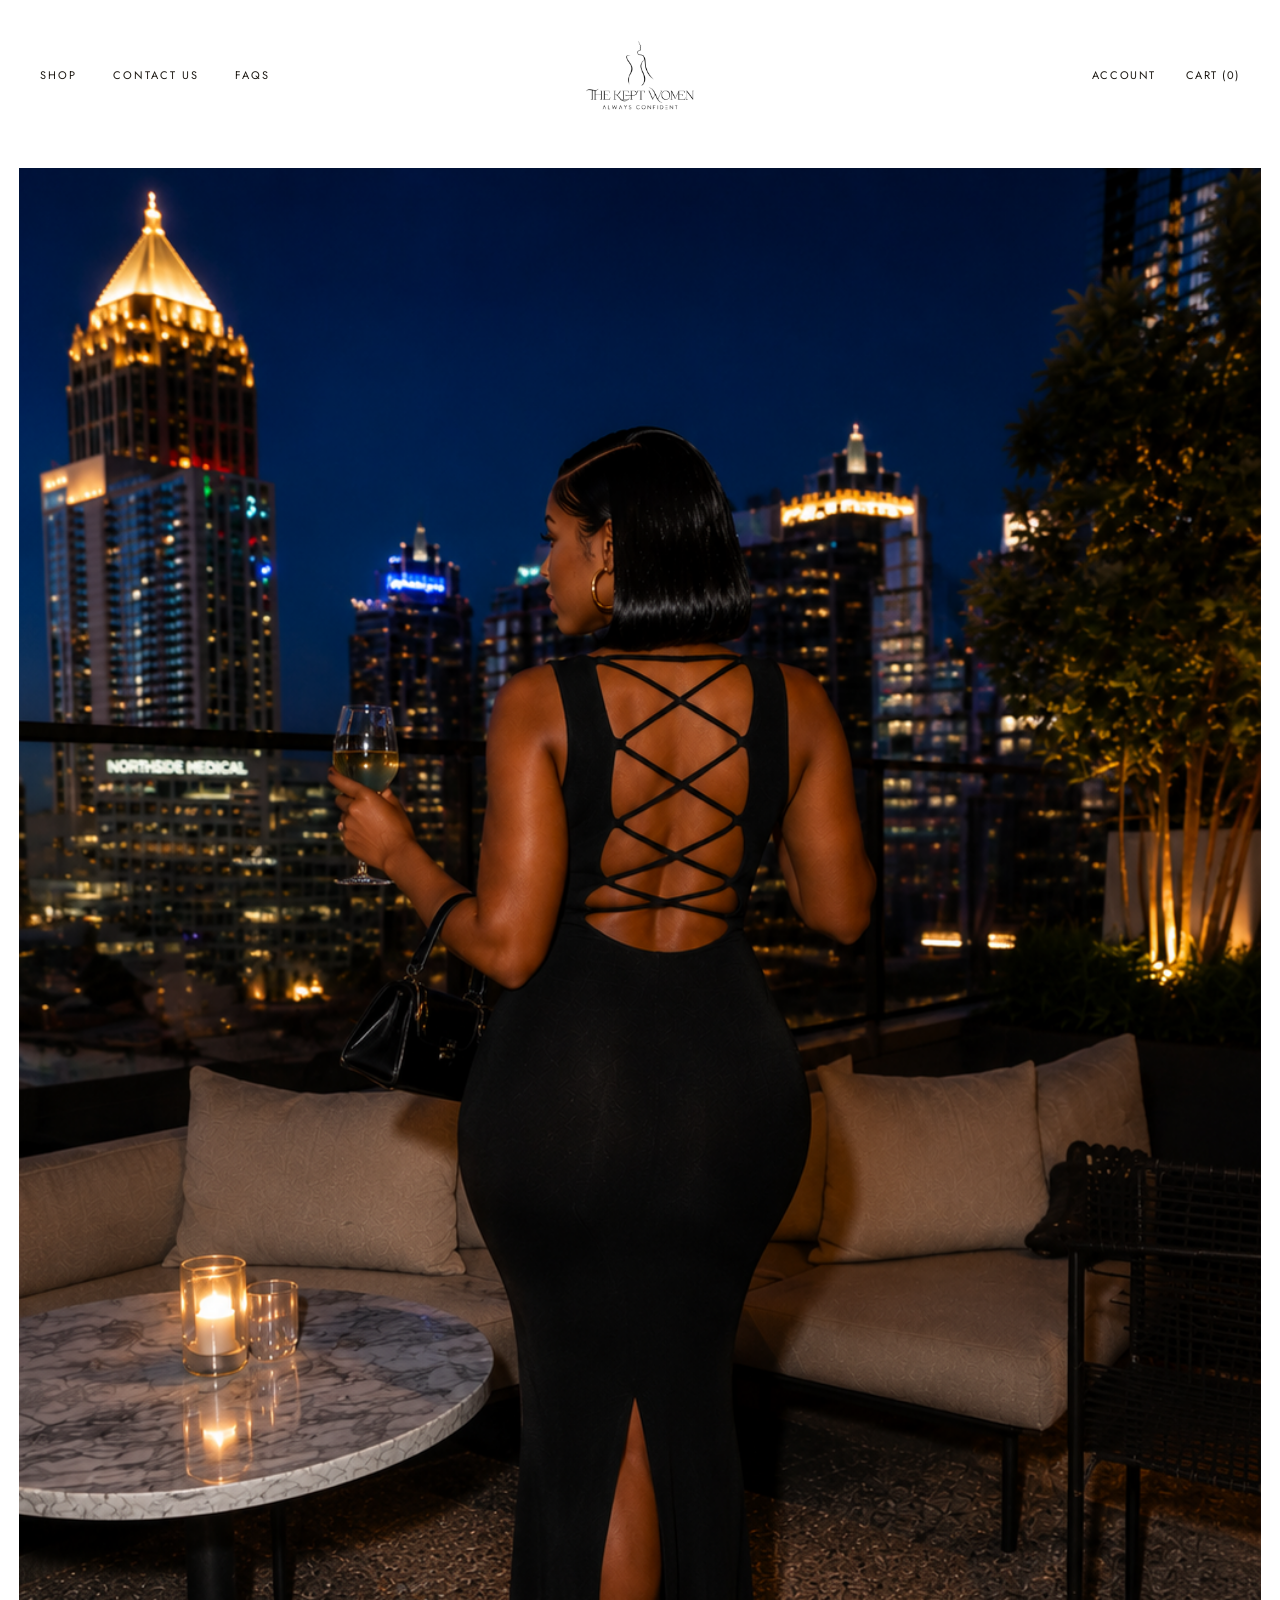
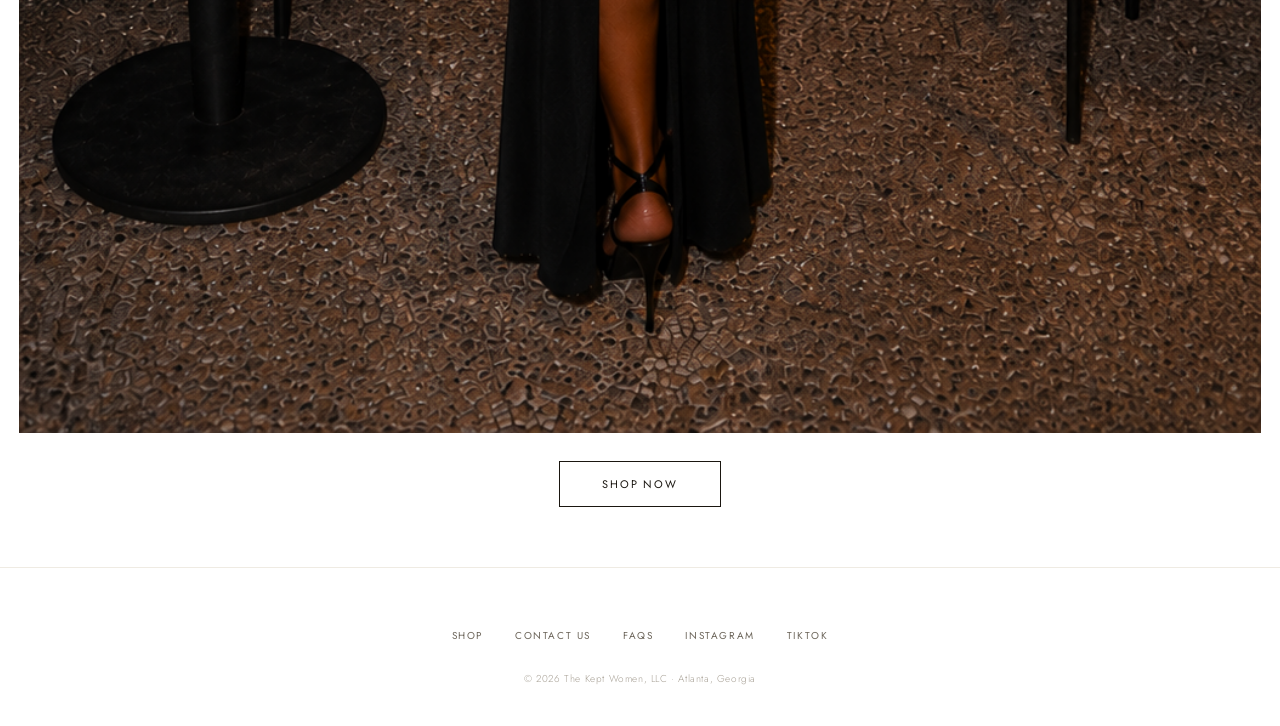
==== index.html @ d72013f9 "Add files via upload" ====
<!doctype html>
<html lang="en">
<head>
<meta charset="UTF-8" />
<meta name="viewport" content="width=device-width, initial-scale=1.0" />
<title>The Kept Woman</title>
<link rel="preconnect" href="https://fonts.googleapis.com" />
<link rel="preconnect" href="https://fonts.gstatic.com" crossorigin />
<link href="https://fonts.googleapis.com/css2?family=Cormorant+Garamond:wght@300;400;500&family=Jost:wght@300;400;500&display=swap" rel="stylesheet" />
<style>
  * { margin: 0; padding: 0; box-sizing: border-box; }

  body {
    font-family: 'Jost', sans-serif;
    background: #FFFFFF;
    color: #1A1610;
    font-weight: 300;
  }

  a { text-decoration: none; color: inherit; }

  /* ── NAV ── */
  header {
    position: fixed;
    top: 0;
    left: 0;
    right: 0;
    z-index: 100;
    background: rgba(255,255,255,0.97);
    backdrop-filter: blur(6px);
  }

  .nav-inner {
    display: grid;
    grid-template-columns: 1fr auto 1fr;
    align-items: center;
    max-width: 1400px;
    margin: 0 auto;
    padding: 10px 40px;
  }

  .nav-left {
    display: flex;
    gap: 36px;
  }

  .nav-left a {
    font-size: 11px;
    font-weight: 400;
    letter-spacing: 0.18em;
    text-transform: uppercase;
    color: #1A1610;
    transition: opacity 0.2s;
  }
  .nav-left a:hover { opacity: 0.55; }

  .logo {
    text-align: center;
    font-family: 'Cormorant Garamond', serif;
    font-size: 22px;
    font-weight: 400;
    letter-spacing: 0.28em;
    text-transform: uppercase;
    white-space: nowrap;
  }

  .logo img { height: 130px; width: auto; display: block; margin: 0 auto; }

  .nav-right {
    display: flex;
    justify-content: flex-end;
    gap: 30px;
  }

  .nav-right a, .nav-right button {
    font-size: 11px;
    font-weight: 400;
    letter-spacing: 0.14em;
    text-transform: uppercase;
    color: #1A1610;
    background: none;
    border: none;
    cursor: pointer;
    transition: opacity 0.2s;
  }
  .nav-right a:hover, .nav-right button:hover { opacity: 0.55; }

  .nav-toggle {
    display: none;
    flex-direction: column;
    gap: 5px;
    background: none;
    border: none;
    cursor: pointer;
  }
  .nav-toggle span {
    width: 22px;
    height: 1px;
    background: #1A1610;
  }

/* ── HERO ── */
  .hero {
    width: min(97vw, 1400px);
    margin: 0 auto;
    padding-top: 168px;
    background: #FFFFFF;
  }

  .hero img {
    width: 100%;
    height: auto;
    display: block;
  }

  /* Placeholder gradient shown until a real image is uploaded */
  .hero-placeholder {
    width: 100%;
    height: 100%;
    background: linear-gradient(160deg, #F3EFE8 0%, #E4DCCB 55%, #D3C7AE 100%);
    display: flex;
    align-items: center;
    justify-content: center;
  }
  .hero-placeholder span {
    font-family: 'Cormorant Garamond', serif;
    font-size: 22px;
    font-style: italic;
    color: rgba(26,22,16,0.28);
    letter-spacing: 0.05em;
  }

  .hero-caption {
    text-align: center;
    padding: 28px 20px 60px;
  }

  .hero-caption a {
    display: inline-block;
    font-size: 11px;
    font-weight: 400;
    letter-spacing: 0.18em;
    text-transform: uppercase;
    color: #1A1610;
    background: #FFFFFF;
    border: 1px solid #1A1610;
    padding: 14px 42px;
    transition: all 0.2s;
  }
  .hero-caption a:hover {
    background: #1A1610;
    color: #FFFFFF;
  }

  /* ── FOOTER ── */
  footer {
    padding: 60px 40px 40px;
    text-align: center;
    border-top: 1px solid #EFEBE3;
  }

  footer .footer-links {
    display: flex;
    justify-content: center;
    gap: 32px;
    margin-bottom: 28px;
    flex-wrap: wrap;
  }

  footer .footer-links a {
    font-size: 10px;
    font-weight: 400;
    letter-spacing: 0.16em;
    text-transform: uppercase;
    color: #6B6459;
    transition: color 0.2s;
  }
  footer .footer-links a:hover { color: #1A1610; }

  footer p {
    font-size: 10px;
    color: #A8A196;
    letter-spacing: 0.06em;
  }

  /* ── MOBILE ── */
  @media (max-width: 768px) {
    .nav-left { display: none; }
    .nav-toggle { display: flex; }
    .nav-inner { grid-template-columns: auto 1fr auto; padding: 8px 20px; }
    .logo img { height: 84px; }
    .hero { padding-top: 108px; }
    .nav-right a:not(.cart-link) { display: none; }
  }
</style>
</head>
<body>

<header>
  <div class="nav-inner">
    <nav class="nav-left">
      <a href="/shop">Shop</a>
      <a href="/contact">Contact Us</a>
      <a href="/faqs">FAQs</a>
    </nav>

    <a href="/" class="logo">
      <img src="logo.png" alt="The Kept Women — Always Confident">
    </a>

    <div class="nav-right">
      <a href="/account">Account</a>
      <a href="/cart" class="cart-link">Cart (0)</a>
      <button class="nav-toggle" aria-label="Menu">
        <span></span><span></span><span></span>
      </button>
    </div>
  </div>
</header>

<section class="hero">
  <img src="hero.png" alt="The Kept Woman — backless gown, Atlanta skyline">
</section>

<div class="hero-caption">
  <a href="/shop">Shop Now</a>
</div>

<footer>
  <div class="footer-links">
    <a href="/shop">Shop</a>
    <a href="/contact">Contact Us</a>
    <a href="/faqs">FAQs</a>
    <a href="https://instagram.com/thekeptwomen" target="_blank" rel="noopener">Instagram</a>
    <a href="https://tiktok.com/@thekeptwomen" target="_blank" rel="noopener">TikTok</a>
  </div>
  <p>&copy; 2026 The Kept Women, LLC &middot; Atlanta, Georgia</p>
</footer>

</body>
</html>
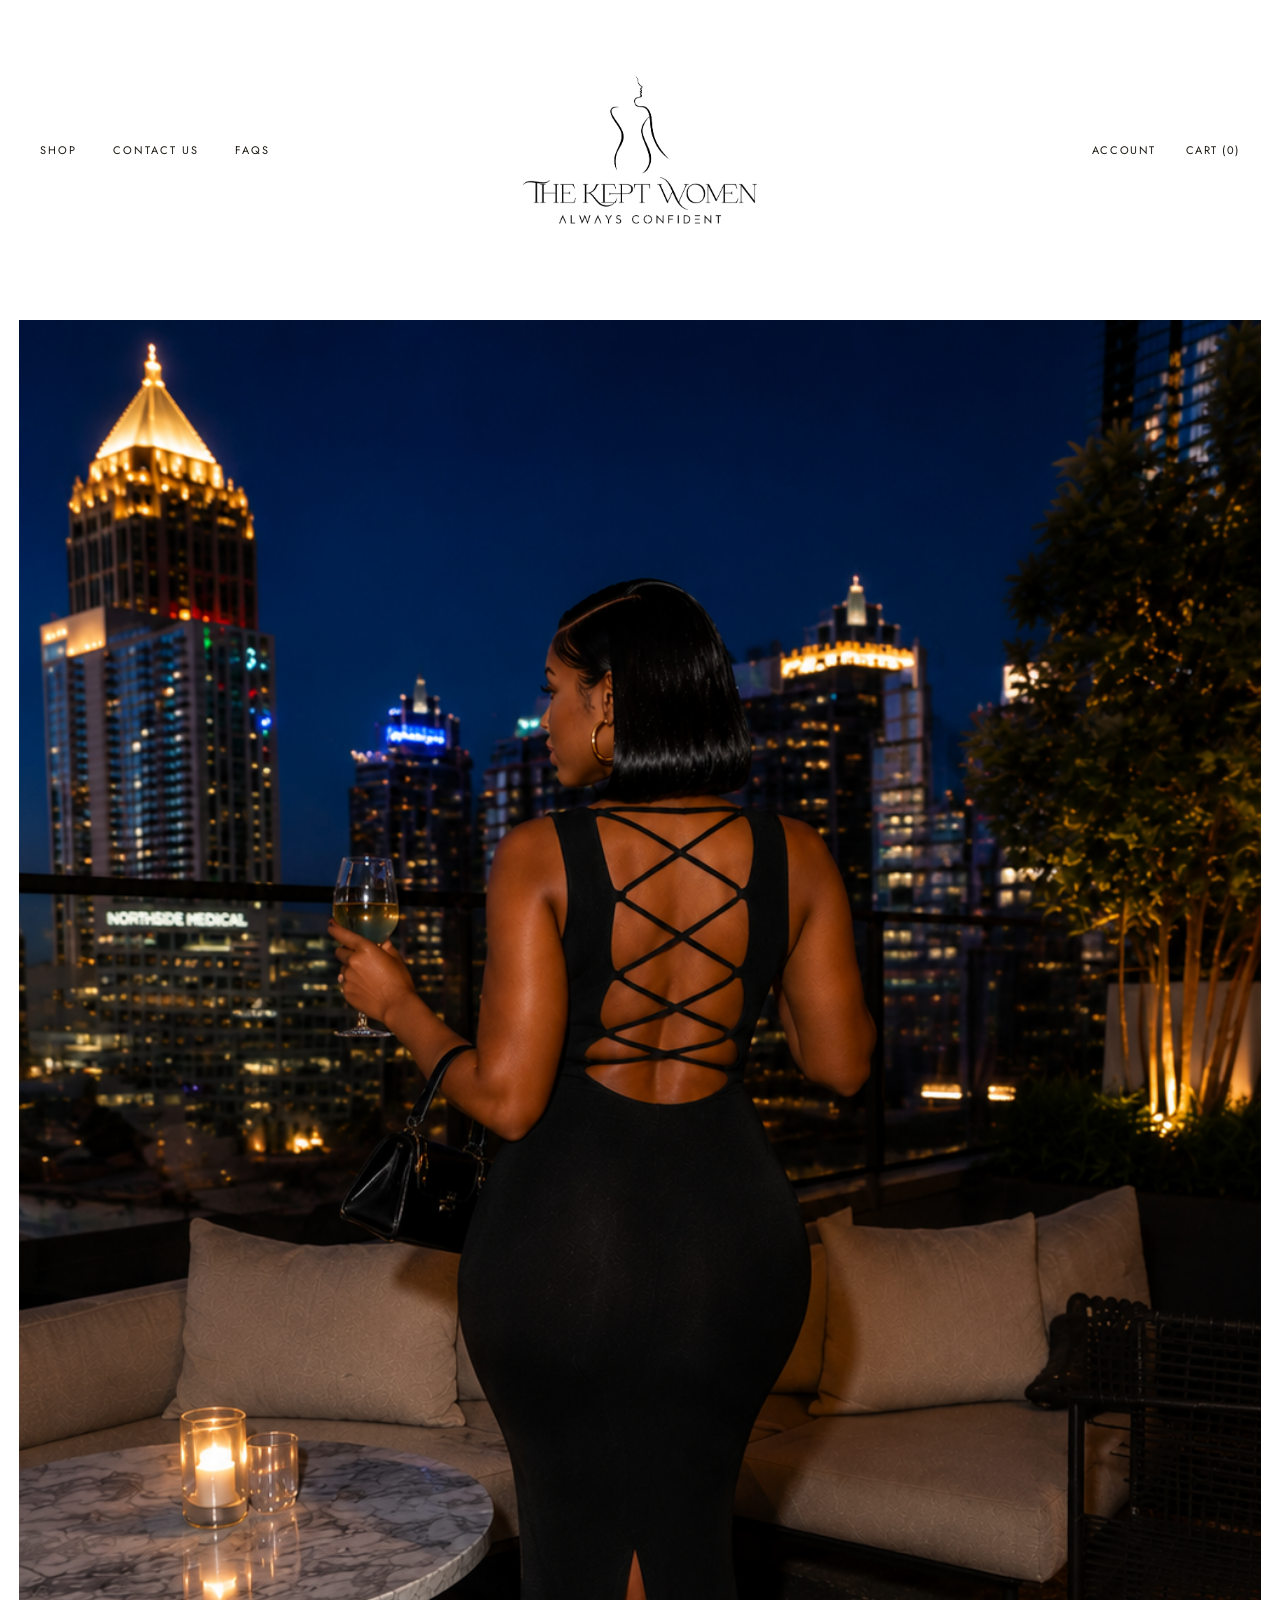
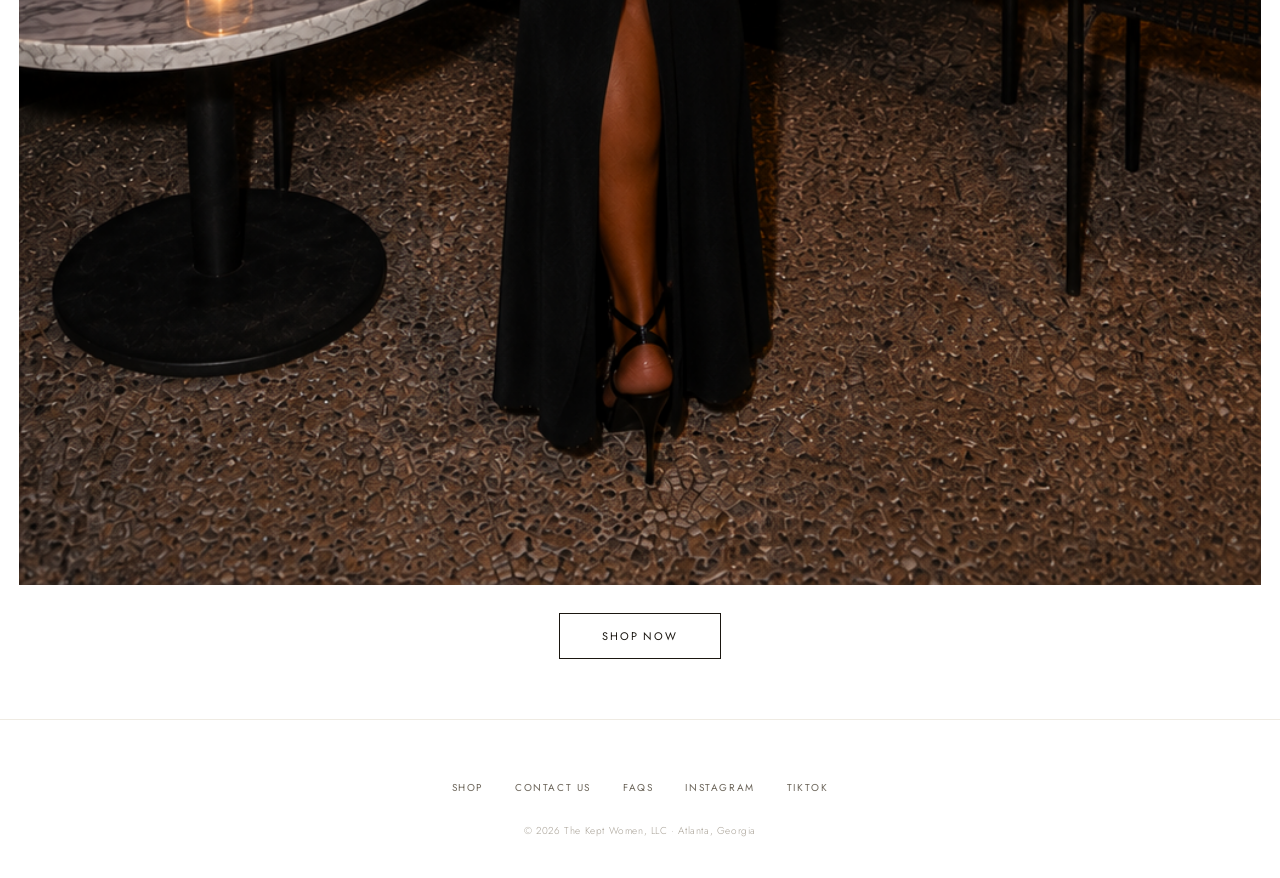
==== commit 24856f5f: "Add files via upload" ====
--- a/index.html
+++ b/index.html
@@ -21,13 +21,7 @@
 
   /* ── NAV ── */
   header {
-    position: fixed;
-    top: 0;
-    left: 0;
-    right: 0;
-    z-index: 100;
-    background: rgba(255,255,255,0.97);
-    backdrop-filter: blur(6px);
+    background: #FFFFFF;
   }
 
   .nav-inner {
@@ -64,7 +58,7 @@
     white-space: nowrap;
   }
 
-  .logo img { height: 130px; width: auto; display: block; margin: 0 auto; }
+  .logo img { height: 280px; width: auto; display: block; margin: 0 auto; }
 
   .nav-right {
     display: flex;
@@ -103,7 +97,7 @@
   .hero {
     width: min(97vw, 1400px);
     margin: 0 auto;
-    padding-top: 168px;
+    padding-top: 20px;
     background: #FFFFFF;
   }
 
@@ -188,8 +182,8 @@
     .nav-left { display: none; }
     .nav-toggle { display: flex; }
     .nav-inner { grid-template-columns: auto 1fr auto; padding: 8px 20px; }
-    .logo img { height: 84px; }
-    .hero { padding-top: 108px; }
+    .logo img { height: 150px; }
+    .hero { padding-top: 12px; }
     .nav-right a:not(.cart-link) { display: none; }
   }
 </style>
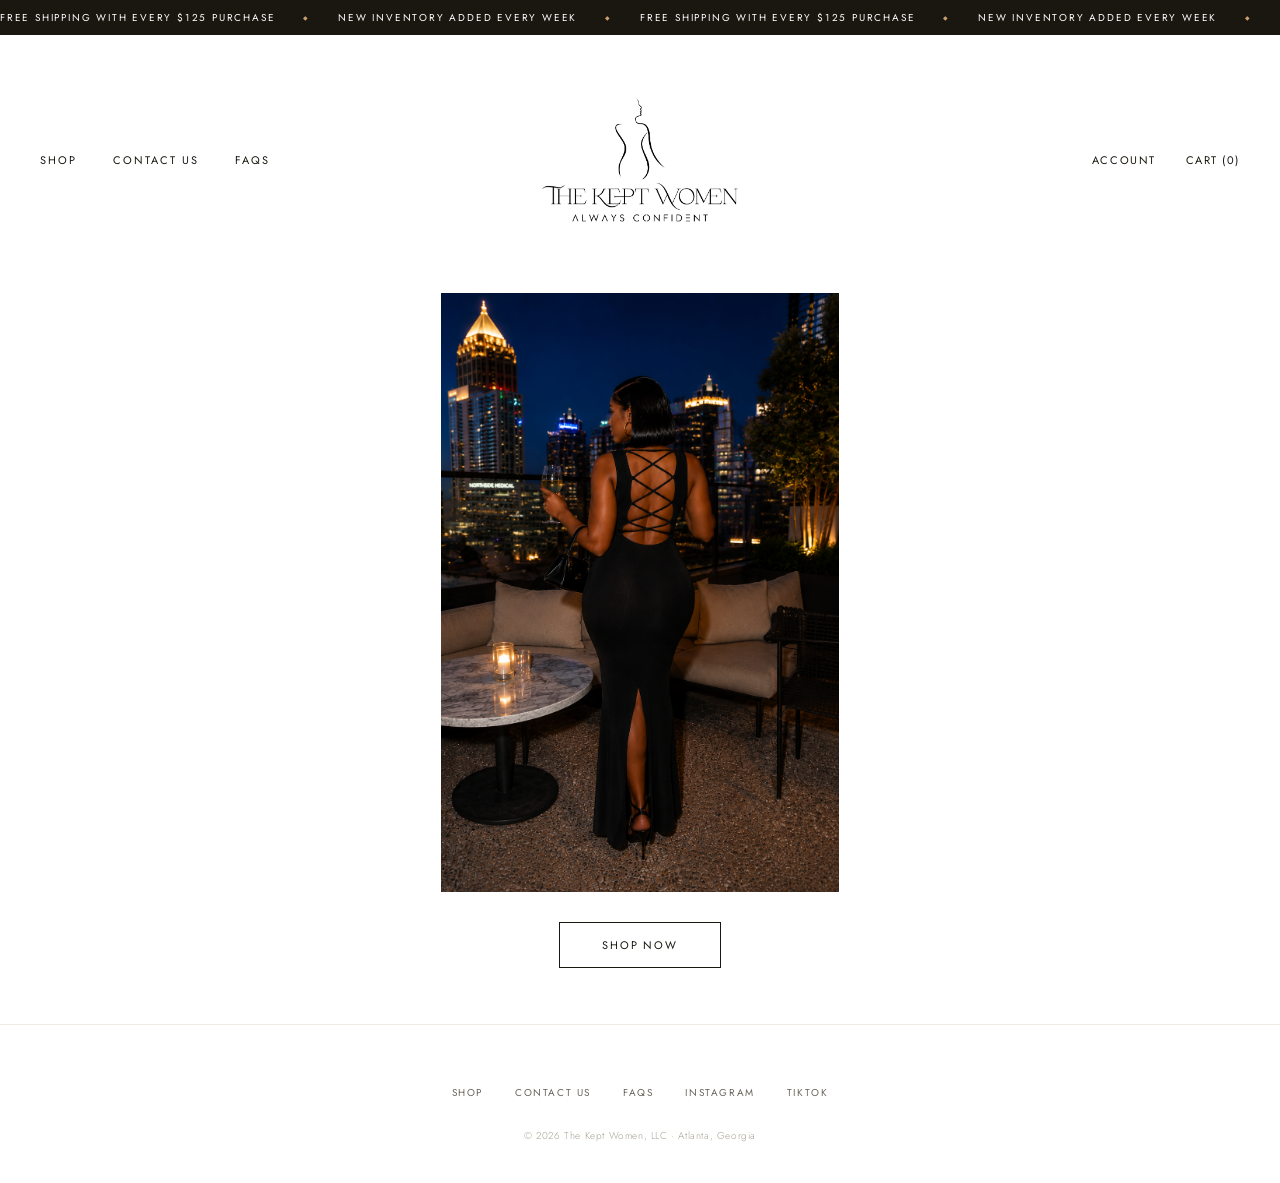
==== commit 8344aca0: "Add files via upload" ====
--- a/index.html
+++ b/index.html
@@ -10,6 +10,10 @@
 <style>
   * { margin: 0; padding: 0; box-sizing: border-box; }
 
+  html, body {
+    height: 100%;
+  }
+
   body {
     font-family: 'Jost', sans-serif;
     background: #FFFFFF;
@@ -19,8 +23,53 @@
 
   a { text-decoration: none; color: inherit; }
 
+  /* ── ABOVE-THE-FOLD WRAPPER ── */
+  /* Ticker + header + hero all live inside one viewport-height block
+     so the full hero image is always visible without scrolling. */
+  .top-viewport {
+    height: 100vh;
+    min-height: 560px;
+    display: flex;
+    flex-direction: column;
+  }
+
+  /* ── SCROLLING BANNER ── */
+  .ticker {
+    flex-shrink: 0;
+    background: #1A1610;
+    overflow: hidden;
+    padding: 10px 0;
+  }
+  .ticker-track {
+    display: flex;
+    width: max-content;
+    animation: ticker-scroll 22s linear infinite;
+  }
+  .ticker-item {
+    display: flex;
+    align-items: center;
+    gap: 28px;
+    padding-right: 28px;
+    font-size: 10px;
+    font-weight: 400;
+    letter-spacing: 0.18em;
+    text-transform: uppercase;
+    color: #FFFFFF;
+    white-space: nowrap;
+  }
+  .ticker-item::after {
+    content: '◆';
+    font-size: 6px;
+    color: #C9A070;
+  }
+  @keyframes ticker-scroll {
+    from { transform: translateX(0); }
+    to { transform: translateX(-50%); }
+  }
+
   /* ── NAV ── */
   header {
+    flex-shrink: 0;
     background: #FFFFFF;
   }
 
@@ -30,7 +79,7 @@
     align-items: center;
     max-width: 1400px;
     margin: 0 auto;
-    padding: 10px 40px;
+    padding: 8px 40px;
   }
 
   .nav-left {
@@ -50,15 +99,15 @@
 
   .logo {
     text-align: center;
-    font-family: 'Cormorant Garamond', serif;
-    font-size: 22px;
-    font-weight: 400;
-    letter-spacing: 0.28em;
-    text-transform: uppercase;
-    white-space: nowrap;
-  }
-
-  .logo img { height: 280px; width: auto; display: block; margin: 0 auto; }
+    display: block;
+  }
+
+  .logo img {
+    height: min(340px, 26vh);
+    width: auto;
+    display: block;
+    margin: 0 auto;
+  }
 
   .nav-right {
     display: flex;
@@ -93,17 +142,24 @@
     background: #1A1610;
   }
 
-/* ── HERO ── */
+  /* ── HERO ── */
   .hero {
-    width: min(97vw, 1400px);
-    margin: 0 auto;
-    padding-top: 20px;
+    flex: 1;
+    min-height: 0;
+    width: 100%;
+    display: flex;
+    align-items: center;
+    justify-content: center;
     background: #FFFFFF;
+    padding: 8px 24px;
   }
 
   .hero img {
-    width: 100%;
+    max-width: 100%;
+    max-height: 100%;
+    width: auto;
     height: auto;
+    object-fit: contain;
     display: block;
   }
 
@@ -124,12 +180,13 @@
     letter-spacing: 0.05em;
   }
 
-  .hero-caption {
+  /* ── SHOP NOW ── */
+  .shop-cta {
     text-align: center;
-    padding: 28px 20px 60px;
-  }
-
-  .hero-caption a {
+    padding: 22px 20px 56px;
+  }
+
+  .shop-cta a {
     display: inline-block;
     font-size: 11px;
     font-weight: 400;
@@ -141,7 +198,7 @@
     padding: 14px 42px;
     transition: all 0.2s;
   }
-  .hero-caption a:hover {
+  .shop-cta a:hover {
     background: #1A1610;
     color: #FFFFFF;
   }
@@ -181,42 +238,59 @@
   @media (max-width: 768px) {
     .nav-left { display: none; }
     .nav-toggle { display: flex; }
-    .nav-inner { grid-template-columns: auto 1fr auto; padding: 8px 20px; }
-    .logo img { height: 150px; }
-    .hero { padding-top: 12px; }
+    .nav-inner { grid-template-columns: auto 1fr auto; padding: 6px 20px; }
+    .logo img { height: min(150px, 20vh); }
     .nav-right a:not(.cart-link) { display: none; }
+    .top-viewport { min-height: 480px; }
   }
 </style>
 </head>
 <body>
 
-<header>
-  <div class="nav-inner">
-    <nav class="nav-left">
-      <a href="/shop">Shop</a>
-      <a href="/contact">Contact Us</a>
-      <a href="/faqs">FAQs</a>
-    </nav>
-
-    <a href="/" class="logo">
-      <img src="logo.png" alt="The Kept Women — Always Confident">
-    </a>
-
-    <div class="nav-right">
-      <a href="/account">Account</a>
-      <a href="/cart" class="cart-link">Cart (0)</a>
-      <button class="nav-toggle" aria-label="Menu">
-        <span></span><span></span><span></span>
-      </button>
+<div class="top-viewport">
+
+  <div class="ticker" aria-hidden="true">
+    <div class="ticker-track">
+      <span class="ticker-item">Free Shipping With Every $125 Purchase</span>
+      <span class="ticker-item">New Inventory Added Every Week</span>
+      <span class="ticker-item">Free Shipping With Every $125 Purchase</span>
+      <span class="ticker-item">New Inventory Added Every Week</span>
+      <span class="ticker-item">Free Shipping With Every $125 Purchase</span>
+      <span class="ticker-item">New Inventory Added Every Week</span>
+      <span class="ticker-item">Free Shipping With Every $125 Purchase</span>
+      <span class="ticker-item">New Inventory Added Every Week</span>
     </div>
   </div>
-</header>
-
-<section class="hero">
-  <img src="hero.png" alt="The Kept Woman — backless gown, Atlanta skyline">
-</section>
-
-<div class="hero-caption">
+
+  <header>
+    <div class="nav-inner">
+      <nav class="nav-left">
+        <a href="/shop">Shop</a>
+        <a href="/contact">Contact Us</a>
+        <a href="/faqs">FAQs</a>
+      </nav>
+
+      <a href="/" class="logo">
+        <img src="logo.png" alt="The Kept Women — Always Confident">
+      </a>
+
+      <div class="nav-right">
+        <a href="/account">Account</a>
+        <a href="/cart" class="cart-link">Cart (0)</a>
+        <button class="nav-toggle" aria-label="Menu">
+          <span></span><span></span><span></span>
+        </button>
+      </div>
+    </div>
+  </header>
+
+  <section class="hero">
+    <img src="hero.png" alt="The Kept Woman — backless gown, Atlanta skyline">
+  </section>
+
+</div>
+
+<div class="shop-cta">
   <a href="/shop">Shop Now</a>
 </div>
 
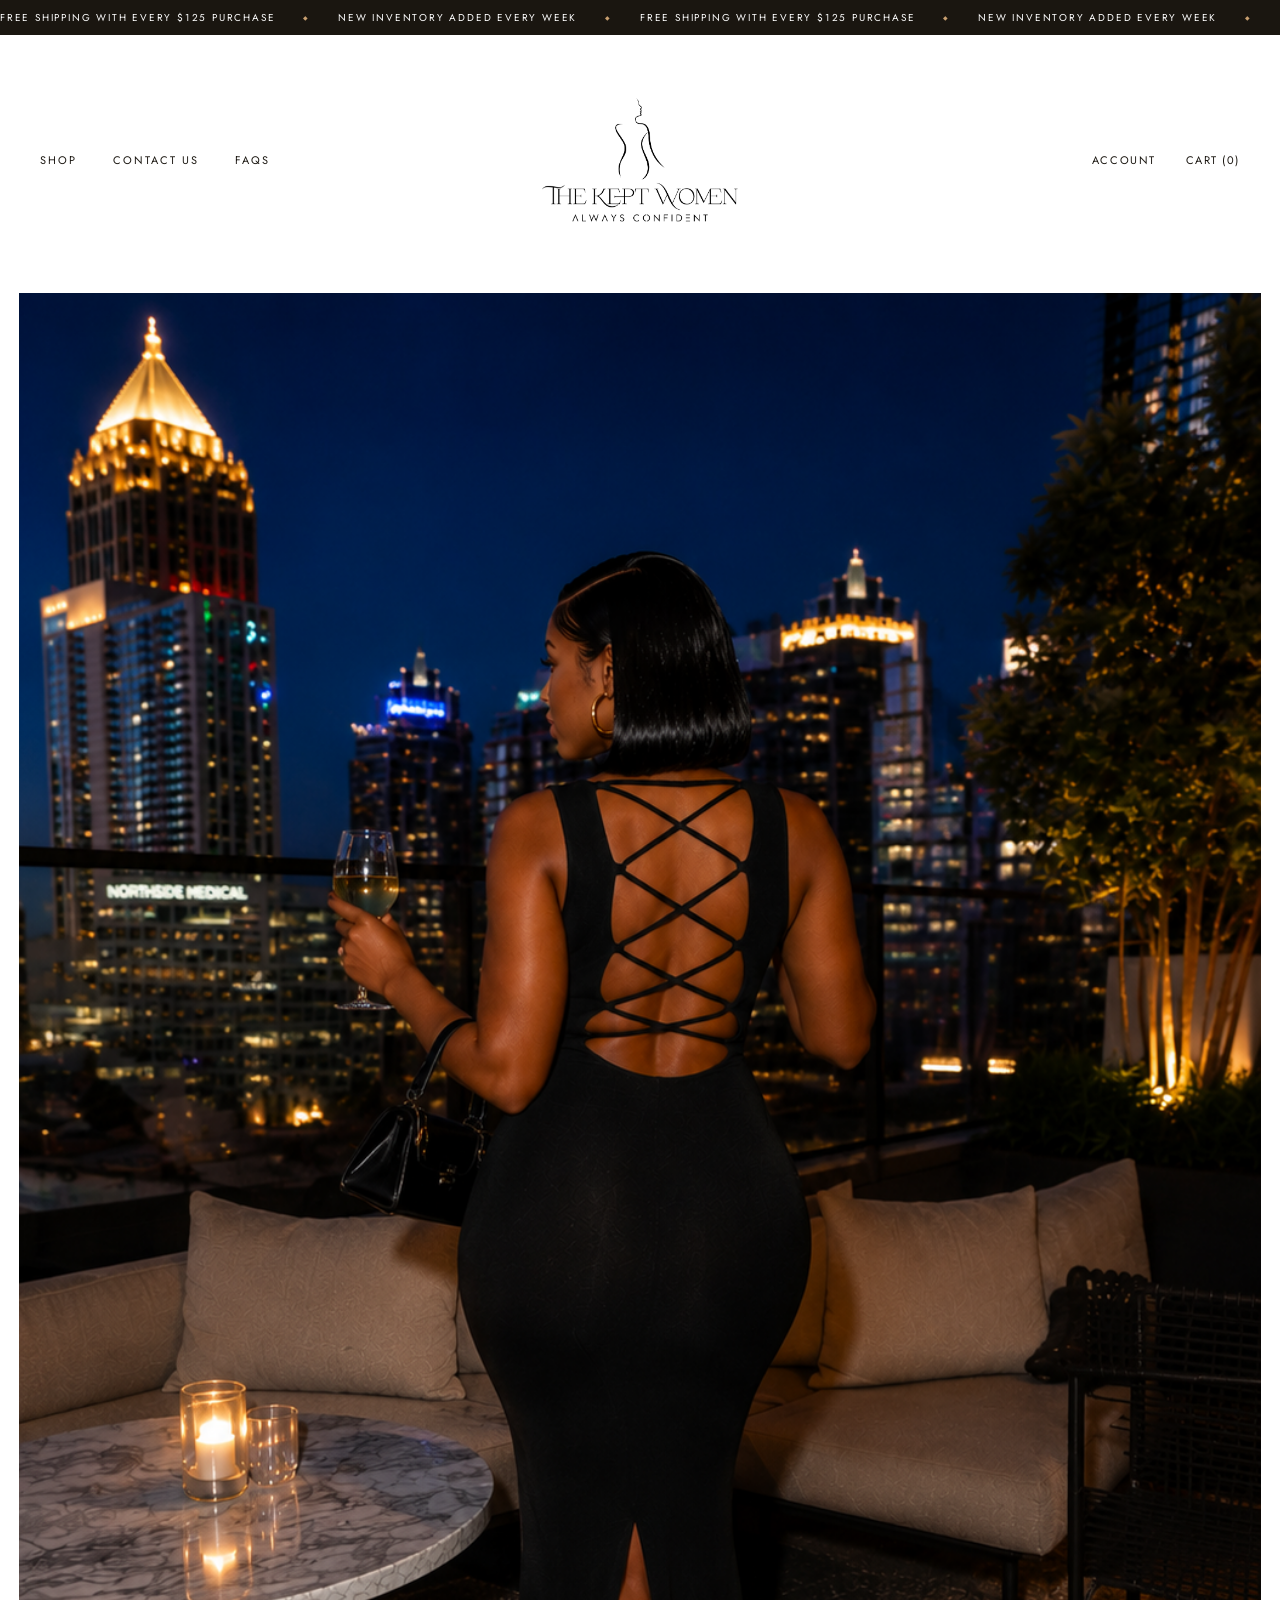
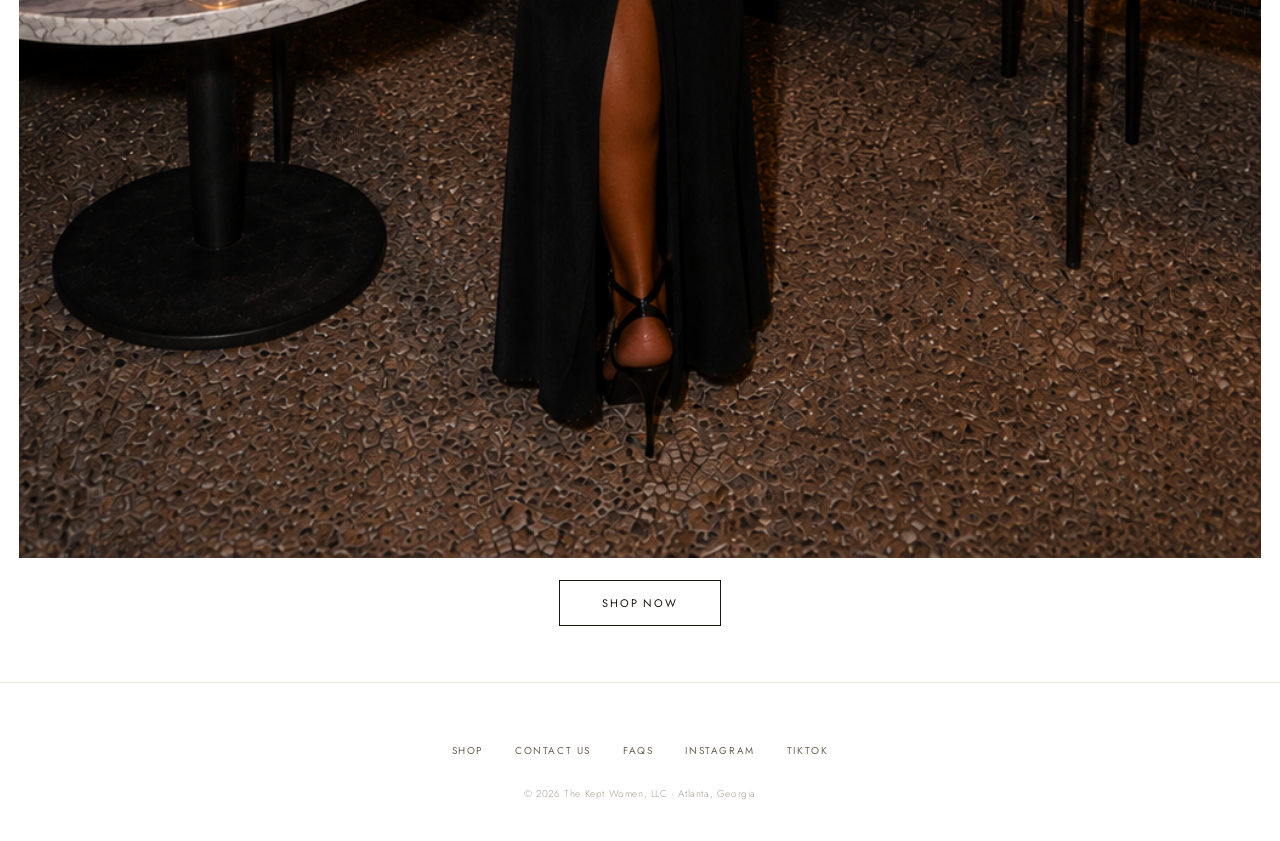
==== commit 9baa93e0: "Add files via upload" ====
--- a/index.html
+++ b/index.html
@@ -23,12 +23,8 @@
 
   a { text-decoration: none; color: inherit; }
 
-  /* ── ABOVE-THE-FOLD WRAPPER ── */
-  /* Ticker + header + hero all live inside one viewport-height block
-     so the full hero image is always visible without scrolling. */
+  /* ── PAGE TOP WRAPPER ── */
   .top-viewport {
-    height: 100vh;
-    min-height: 560px;
     display: flex;
     flex-direction: column;
   }
@@ -144,22 +140,15 @@
 
   /* ── HERO ── */
   .hero {
-    flex: 1;
-    min-height: 0;
+    width: min(97vw, 1400px);
+    margin: 0 auto;
+    padding: 8px 0 0;
+    background: #FFFFFF;
+  }
+
+  .hero img {
     width: 100%;
-    display: flex;
-    align-items: center;
-    justify-content: center;
-    background: #FFFFFF;
-    padding: 8px 24px;
-  }
-
-  .hero img {
-    max-width: 100%;
-    max-height: 100%;
-    width: auto;
     height: auto;
-    object-fit: contain;
     display: block;
   }
 
@@ -241,7 +230,6 @@
     .nav-inner { grid-template-columns: auto 1fr auto; padding: 6px 20px; }
     .logo img { height: min(150px, 20vh); }
     .nav-right a:not(.cart-link) { display: none; }
-    .top-viewport { min-height: 480px; }
   }
 </style>
 </head>
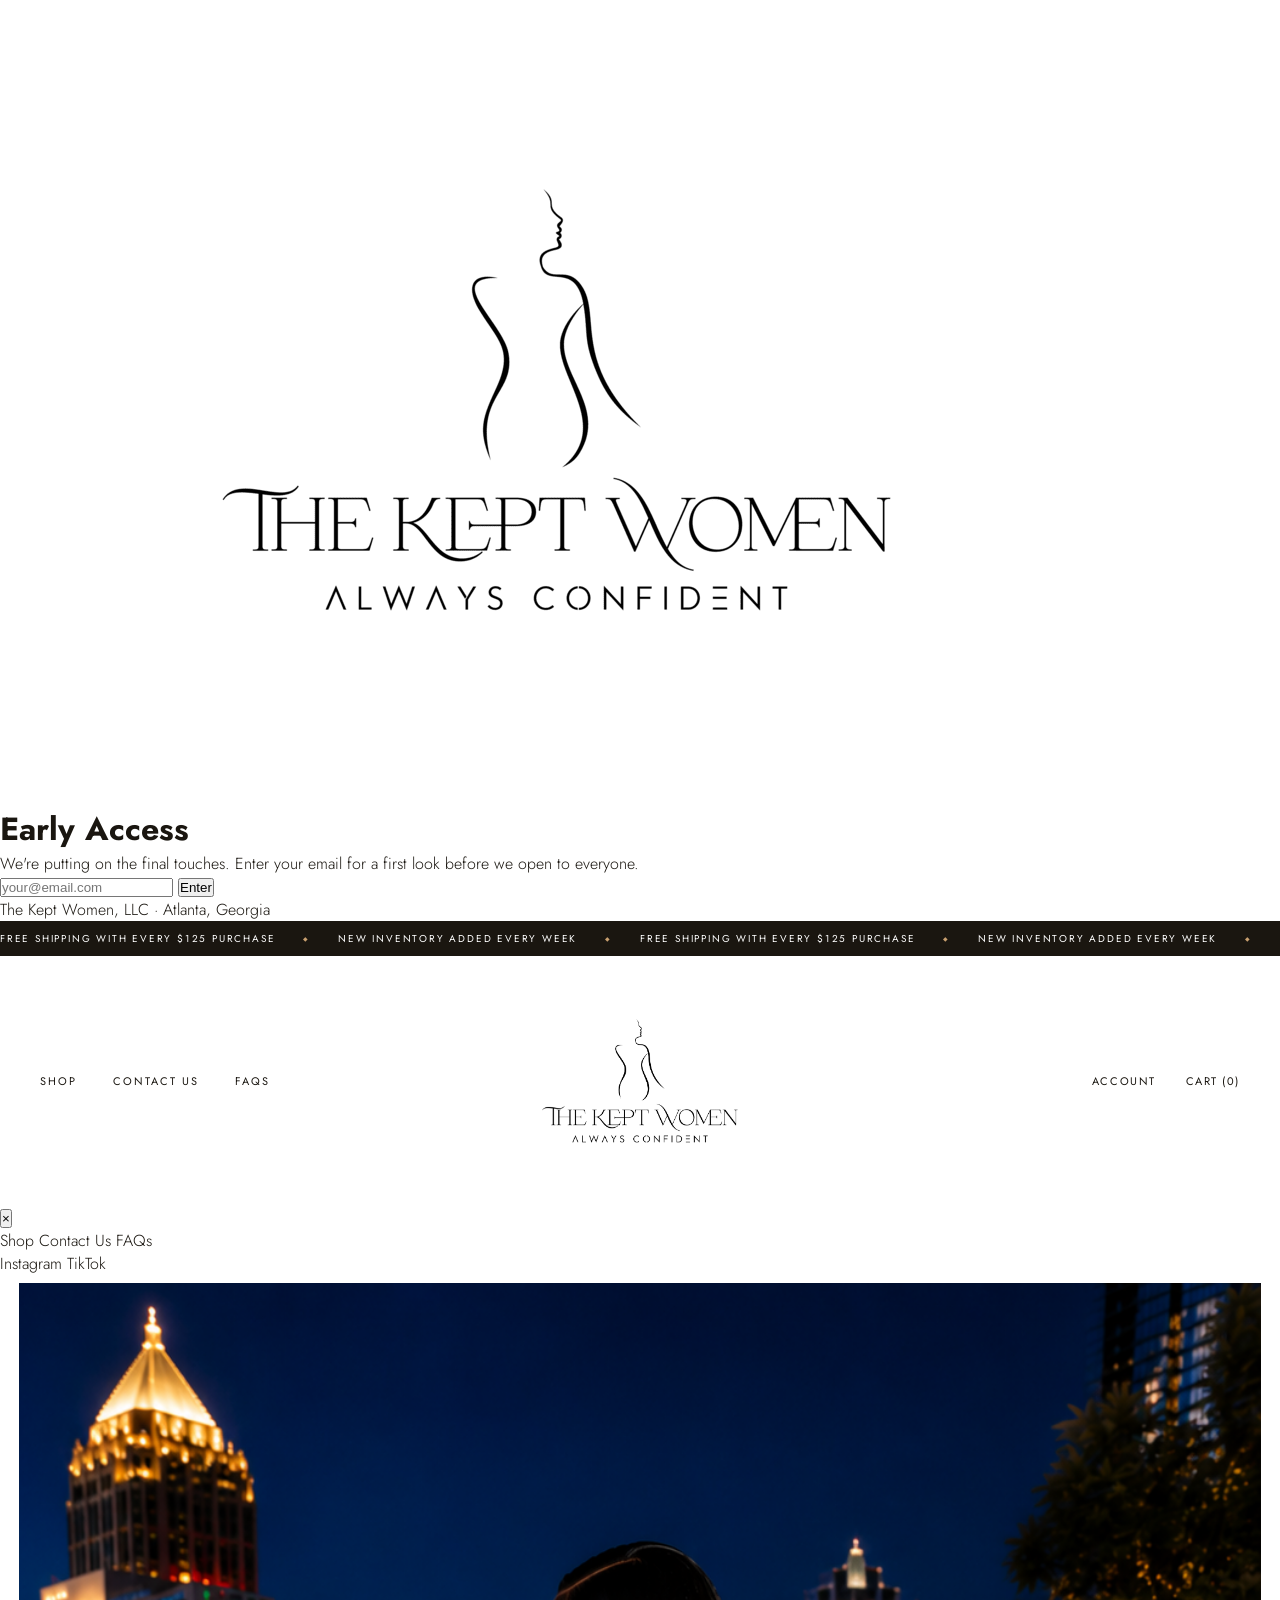
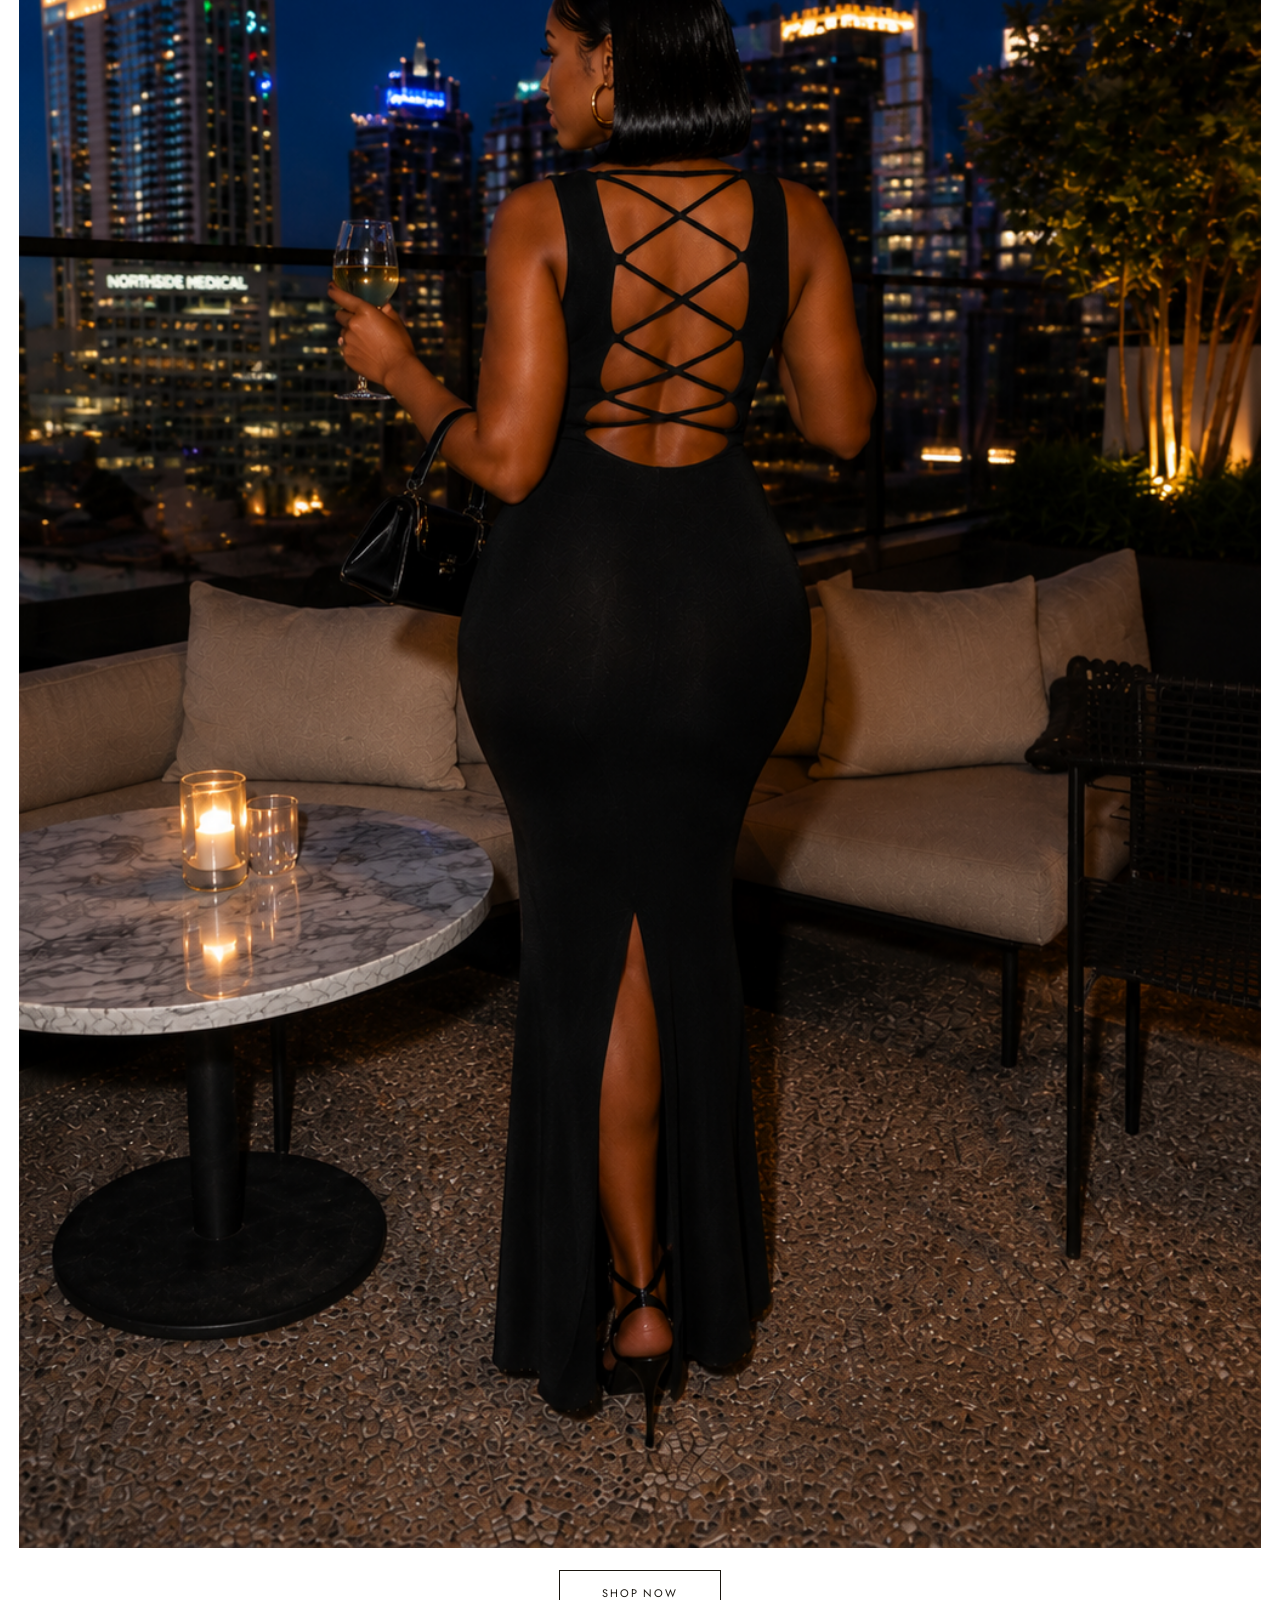
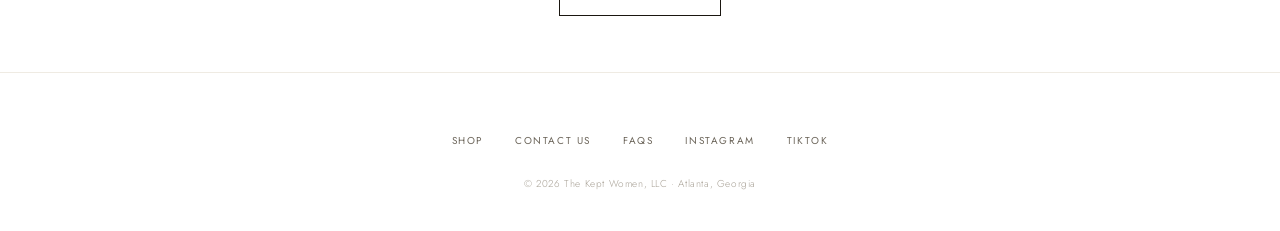
==== commit 15f4bef9: "Add files via upload" ====
--- a/index.html
+++ b/index.html
@@ -232,8 +232,34 @@
     .nav-right a:not(.cart-link) { display: none; }
   }
 </style>
+<link rel="stylesheet" href="gate.css" />
+<script>
+  // Runs before paint — hides the page immediately if the visitor
+  // hasn't passed the gate yet, preventing a flash of real content.
+  try {
+    if (localStorage.getItem('tkw_gate_passed') !== '1') {
+      document.documentElement.classList.add('tkw-gated');
+    }
+  } catch (e) {
+    document.documentElement.classList.add('tkw-gated');
+  }
+</script>
+<link rel="stylesheet" href="mobile-nav.css" />
 </head>
 <body>
+<div id="tkw-gate-overlay">
+  <img class="tkw-gate-logo" src="logo.png" alt="The Kept Women — Always Confident">
+  <h1 class="tkw-gate-heading">Early Access</h1>
+  <p class="tkw-gate-sub">We're putting on the final touches. Enter your email for a first look before we open to everyone.</p>
+  <form class="tkw-gate-form" id="tkw-gate-form">
+    <input class="tkw-gate-input" type="email" id="tkw-gate-email" placeholder="your@email.com" autocomplete="email" required>
+    <button class="tkw-gate-submit" type="submit">Enter</button>
+  </form>
+  <p class="tkw-gate-error" id="tkw-gate-error"></p>
+  <p class="tkw-gate-note">The Kept Women, LLC &middot; Atlanta, Georgia</p>
+</div>
+<script src="gate.js" defer></script>
+
 
 <div class="top-viewport">
 
@@ -253,24 +279,37 @@
   <header>
     <div class="nav-inner">
       <nav class="nav-left">
-        <a href="/shop">Shop</a>
-        <a href="/contact">Contact Us</a>
-        <a href="/faqs">FAQs</a>
+        <a href="shop.html">Shop</a>
+        <a href="contact.html">Contact Us</a>
+        <a href="faqs.html">FAQs</a>
       </nav>
 
-      <a href="/" class="logo">
+      <a href="index.html" class="logo">
         <img src="logo.png" alt="The Kept Women — Always Confident">
       </a>
 
       <div class="nav-right">
-        <a href="/account">Account</a>
-        <a href="/cart" class="cart-link">Cart (0)</a>
+        <a href="account.html">Account</a>
+        <a href="cart.html" class="cart-link">Cart (0)</a>
         <button class="nav-toggle" aria-label="Menu">
           <span></span><span></span><span></span>
         </button>
       </div>
     </div>
   </header>
+<nav class="tkw-mobile-nav" id="tkw-mobile-nav" aria-label="Mobile navigation">
+  <button class="tkw-mobile-nav-close" id="tkw-mobile-nav-close" aria-label="Close menu">&times;</button>
+  <div class="tkw-mobile-nav-links">
+    <a href="shop.html">Shop</a>
+    <a href="contact.html">Contact Us</a>
+    <a href="faqs.html">FAQs</a>
+  </div>
+  <div class="tkw-mobile-nav-footer">
+    <a href="https://instagram.com/thekeptwomen" target="_blank" rel="noopener">Instagram</a>
+    <a href="https://tiktok.com/@thekeptwomen" target="_blank" rel="noopener">TikTok</a>
+  </div>
+</nav>
+
 
   <section class="hero">
     <img src="hero.png" alt="The Kept Woman — backless gown, Atlanta skyline">
@@ -279,19 +318,20 @@
 </div>
 
 <div class="shop-cta">
-  <a href="/shop">Shop Now</a>
+  <a href="shop.html">Shop Now</a>
 </div>
 
 <footer>
   <div class="footer-links">
-    <a href="/shop">Shop</a>
-    <a href="/contact">Contact Us</a>
-    <a href="/faqs">FAQs</a>
+    <a href="shop.html">Shop</a>
+    <a href="contact.html">Contact Us</a>
+    <a href="faqs.html">FAQs</a>
     <a href="https://instagram.com/thekeptwomen" target="_blank" rel="noopener">Instagram</a>
     <a href="https://tiktok.com/@thekeptwomen" target="_blank" rel="noopener">TikTok</a>
   </div>
   <p>&copy; 2026 The Kept Women, LLC &middot; Atlanta, Georgia</p>
 </footer>
 
+<script src="mobile-nav.js" defer></script>
 </body>
 </html>
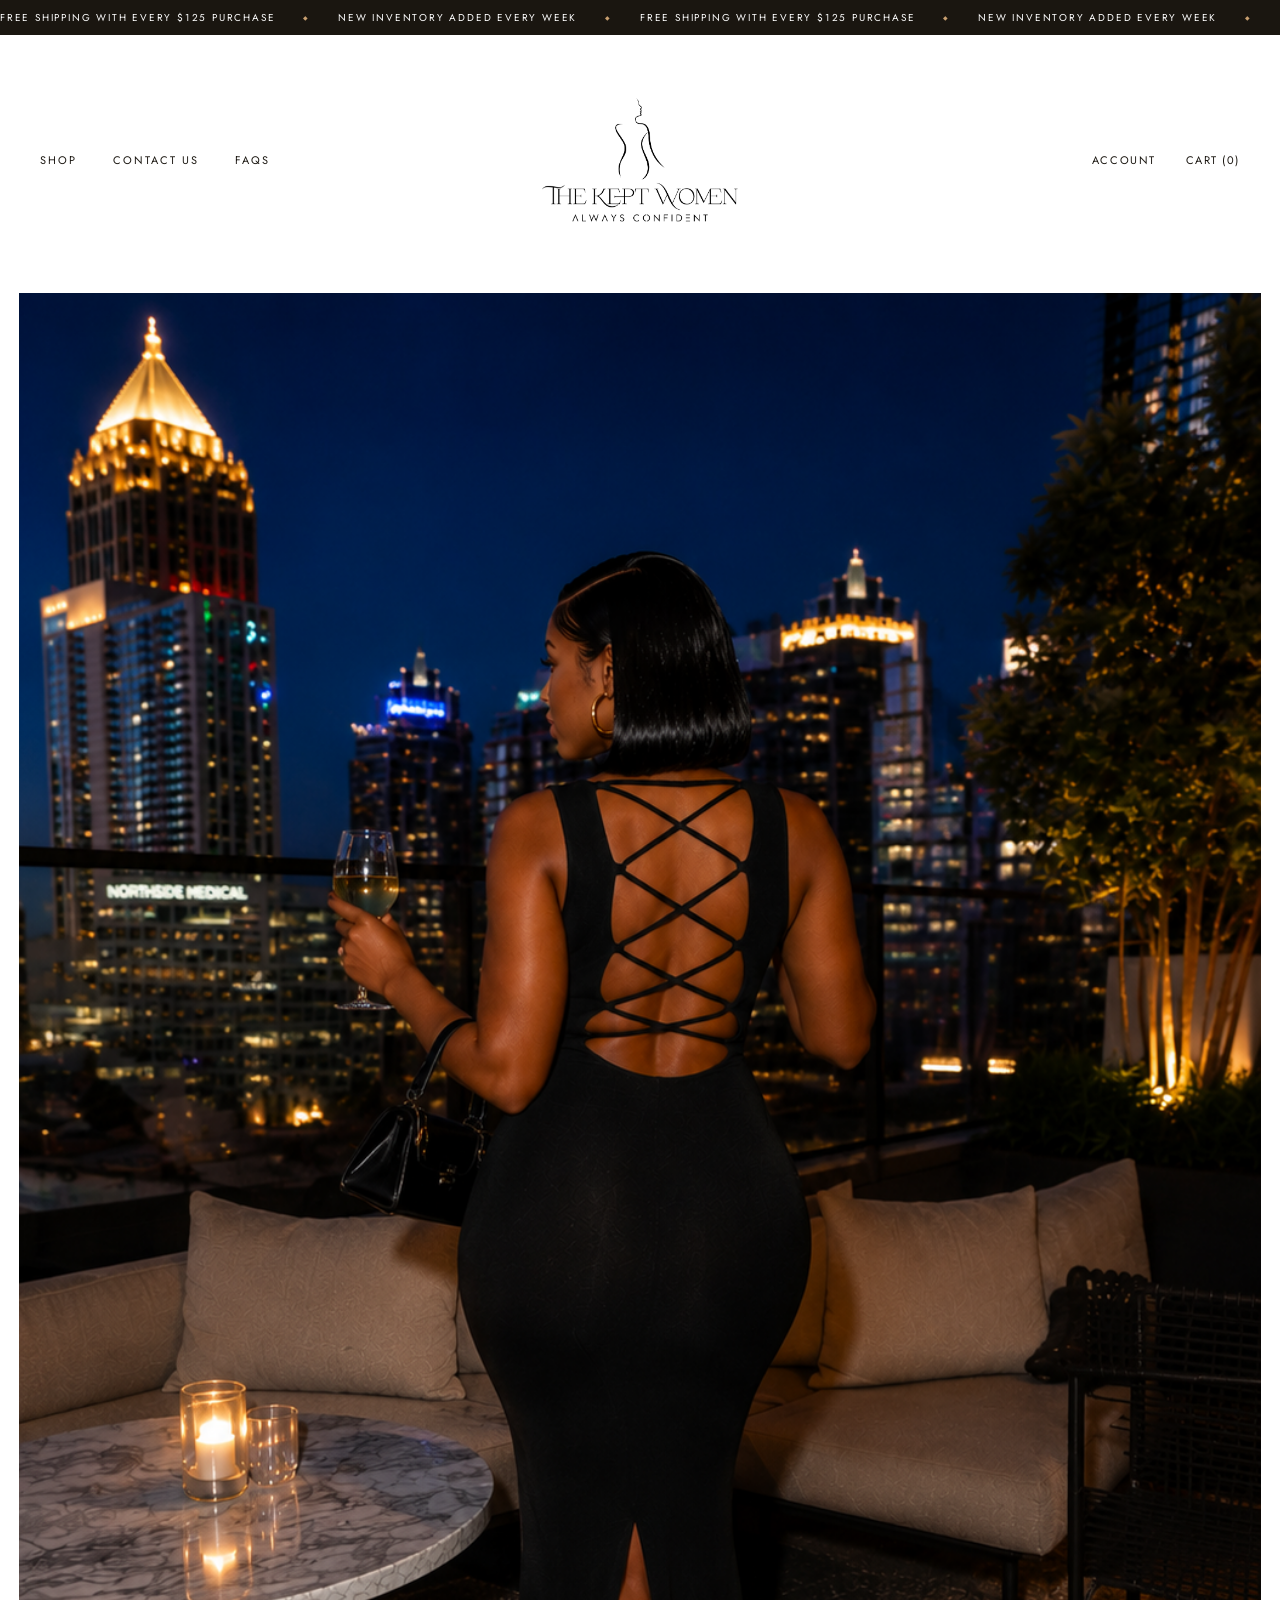
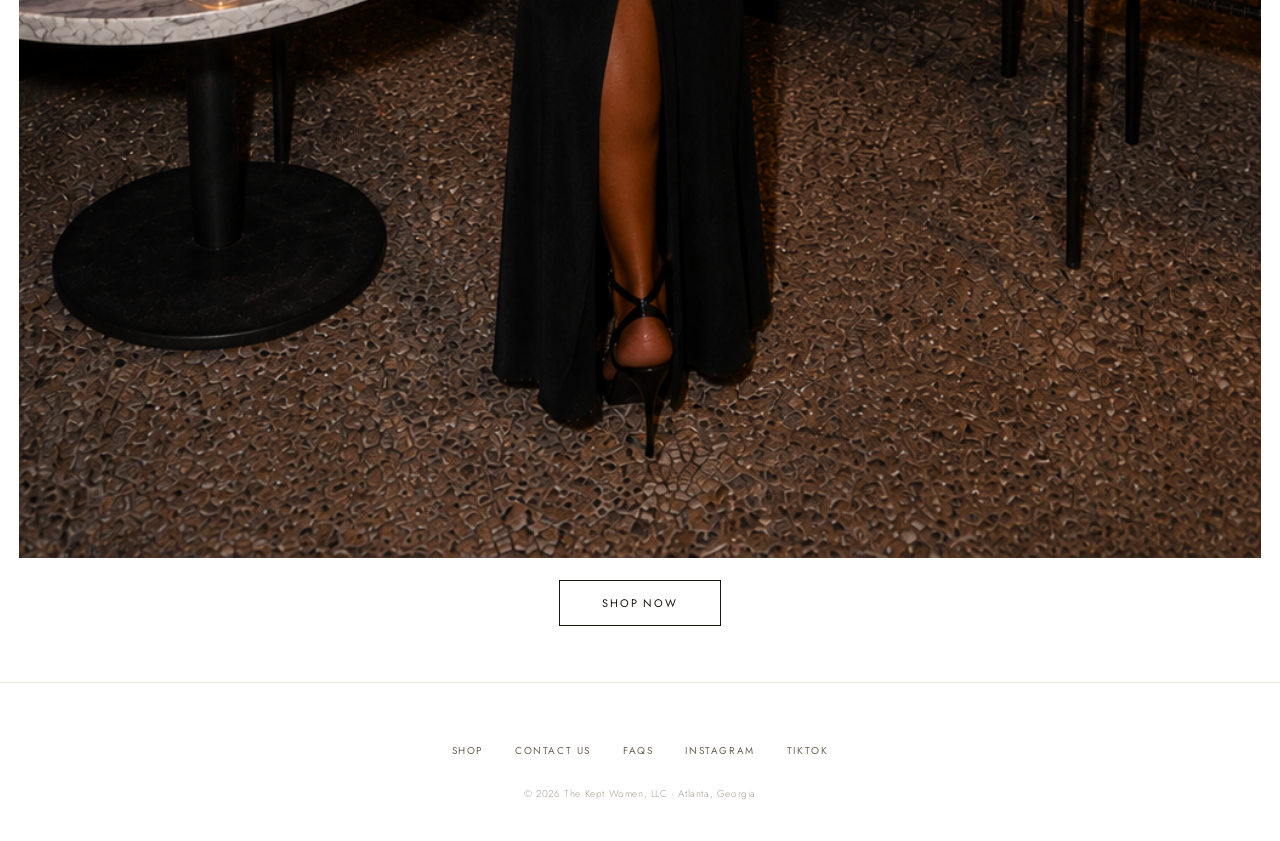
==== commit 601cd1bf: "Add files via upload" ====
--- a/index.html
+++ b/index.html
@@ -232,35 +232,9 @@
     .nav-right a:not(.cart-link) { display: none; }
   }
 </style>
-<link rel="stylesheet" href="gate.css" />
-<script>
-  // Runs before paint — hides the page immediately if the visitor
-  // hasn't passed the gate yet, preventing a flash of real content.
-  try {
-    if (localStorage.getItem('tkw_gate_passed') !== '1') {
-      document.documentElement.classList.add('tkw-gated');
-    }
-  } catch (e) {
-    document.documentElement.classList.add('tkw-gated');
-  }
-</script>
 <link rel="stylesheet" href="mobile-nav.css" />
 </head>
 <body>
-<div id="tkw-gate-overlay">
-  <img class="tkw-gate-logo" src="logo.png" alt="The Kept Women — Always Confident">
-  <h1 class="tkw-gate-heading">Early Access</h1>
-  <p class="tkw-gate-sub">We're putting on the final touches. Enter your email for a first look before we open to everyone.</p>
-  <form class="tkw-gate-form" id="tkw-gate-form">
-    <input class="tkw-gate-input" type="email" id="tkw-gate-email" placeholder="your@email.com" autocomplete="email" required>
-    <button class="tkw-gate-submit" type="submit">Enter</button>
-  </form>
-  <p class="tkw-gate-error" id="tkw-gate-error"></p>
-  <p class="tkw-gate-note">The Kept Women, LLC &middot; Atlanta, Georgia</p>
-</div>
-<script src="gate.js" defer></script>
-
-
 <div class="top-viewport">
 
   <div class="ticker" aria-hidden="true">
@@ -297,7 +271,7 @@
       </div>
     </div>
   </header>
-<nav class="tkw-mobile-nav" id="tkw-mobile-nav" aria-label="Mobile navigation">
+<nav class="tkw-mobile-nav" id="tkw-mobile-nav" aria-label="Mobile navigation" style="position:fixed;inset:0;z-index:800;background:#FFFFFF;transform:translateX(-100%);">
   <button class="tkw-mobile-nav-close" id="tkw-mobile-nav-close" aria-label="Close menu">&times;</button>
   <div class="tkw-mobile-nav-links">
     <a href="shop.html">Shop</a>
--- a/mobile-nav.css
+++ b/mobile-nav.css
@@ -0,0 +1,65 @@
+/* ============================================================
+   THE KEPT WOMAN — Mobile Nav Drawer
+   ============================================================ */
+
+.tkw-mobile-nav {
+  position: fixed;
+  inset: 0;
+  z-index: 800;
+  background: #FFFFFF;
+  display: flex;
+  flex-direction: column;
+  padding: 28px 28px 40px;
+  transform: translateX(-100%);
+  transition: transform 0.4s cubic-bezier(0.25, 0.1, 0.25, 1);
+}
+
+.tkw-mobile-nav.is-open {
+  transform: translateX(0);
+}
+
+.tkw-mobile-nav-close {
+  align-self: flex-end;
+  background: none;
+  border: none;
+  font-size: 26px;
+  font-weight: 300;
+  color: #1A1610;
+  cursor: pointer;
+  line-height: 1;
+  padding: 4px;
+  margin-bottom: 36px;
+}
+
+.tkw-mobile-nav-links {
+  display: flex;
+  flex-direction: column;
+}
+
+.tkw-mobile-nav-links a {
+  font-family: 'Cormorant Garamond', serif;
+  font-weight: 400;
+  font-size: 32px;
+  color: #1A1610;
+  padding: 14px 0;
+  border-bottom: 1px solid #EFEBE3;
+  text-decoration: none;
+  transition: color 0.2s;
+}
+.tkw-mobile-nav-links a:hover { color: #C9A070; }
+
+.tkw-mobile-nav-footer {
+  margin-top: auto;
+  padding-top: 28px;
+  display: flex;
+  gap: 24px;
+}
+
+.tkw-mobile-nav-footer a {
+  font-size: 10px;
+  font-weight: 400;
+  letter-spacing: 0.16em;
+  text-transform: uppercase;
+  color: #6B6459;
+  text-decoration: none;
+}
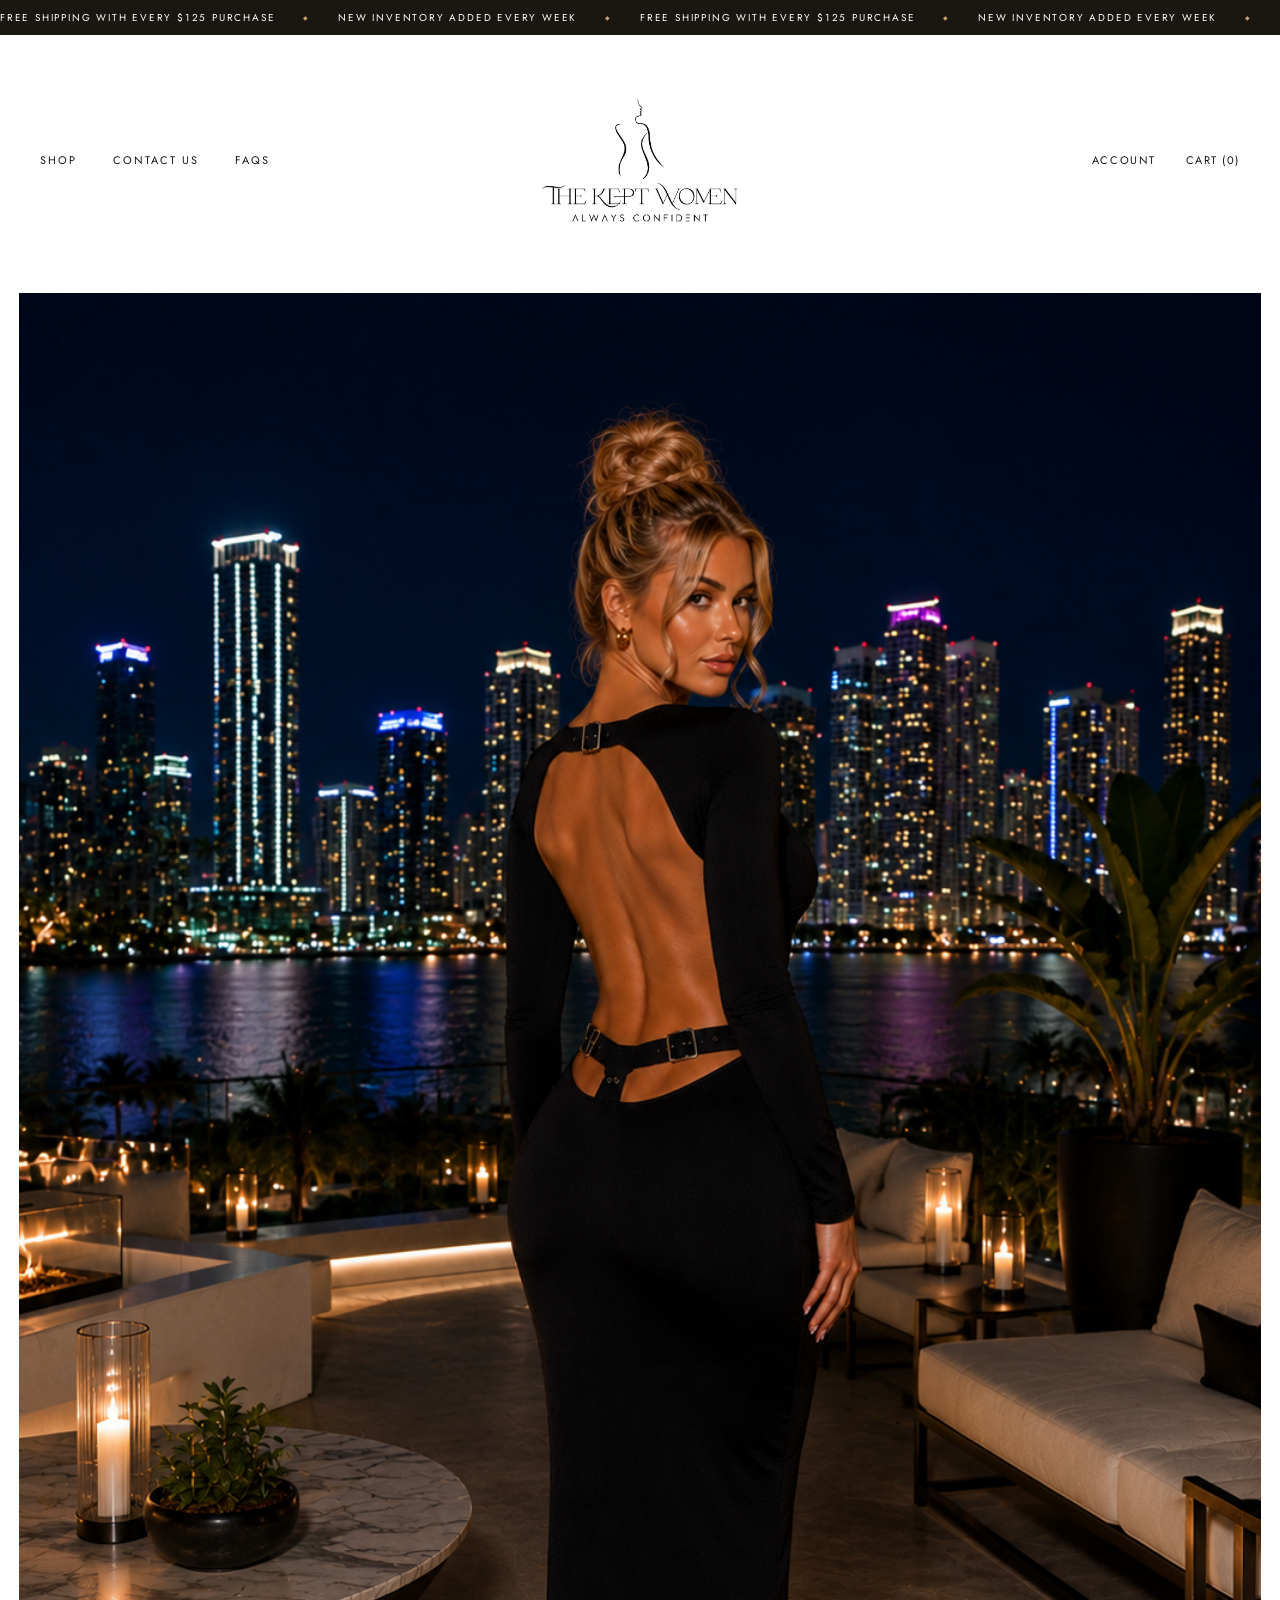
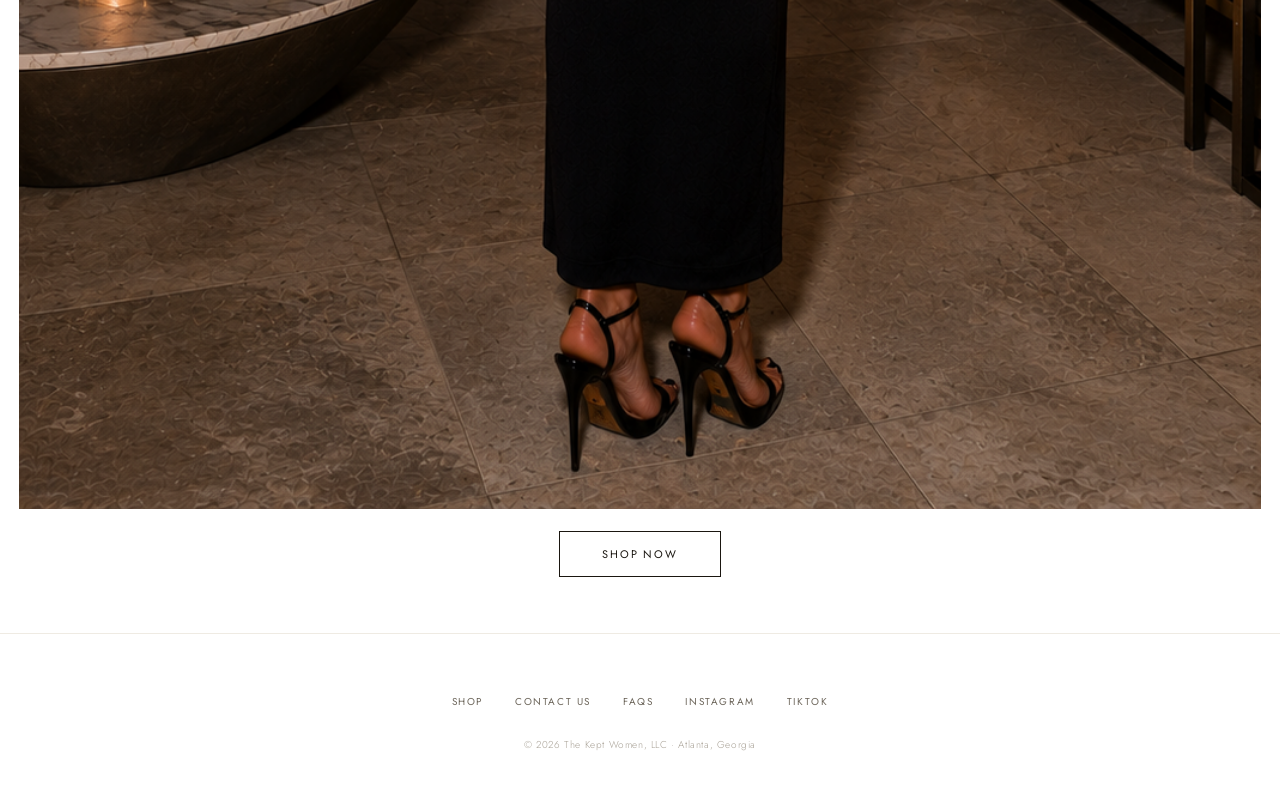
==== commit 373f8a6d: "Add files via upload" ====
--- a/index.html
+++ b/index.html
@@ -286,8 +286,39 @@
 
 
   <section class="hero">
-    <img src="hero.png" alt="The Kept Woman — backless gown, Atlanta skyline">
+    <img src="hero.png" alt="The Kept Woman — backless gown, Atlanta skyline" id="hero-image">
   </section>
+
+  <script>
+    // Randomly assigns each new visitor one of two hero photos (roughly
+    // even 50/50 split across all traffic), then remembers that choice
+    // so returning visitors keep seeing the same one — consistent
+    // branding instead of the image changing every visit.
+    (function () {
+      var heroImages = ['hero.png', 'hero-2.png'];
+      var heroAltText = {
+        'hero.png': 'The Kept Woman — backless gown, Atlanta skyline',
+        'hero-2.png': 'The Kept Woman — backless gown, Miami skyline'
+      };
+      var STORAGE_KEY = 'tkw_hero_variant';
+
+      var chosen = null;
+      try {
+        chosen = localStorage.getItem(STORAGE_KEY);
+      } catch (e) { /* localStorage unavailable */ }
+
+      if (!chosen || heroImages.indexOf(chosen) === -1) {
+        chosen = heroImages[Math.random() < 0.5 ? 0 : 1];
+        try {
+          localStorage.setItem(STORAGE_KEY, chosen);
+        } catch (e) { /* non-fatal */ }
+      }
+
+      var heroEl = document.getElementById('hero-image');
+      heroEl.src = chosen;
+      heroEl.alt = heroAltText[chosen] || heroEl.alt;
+    })();
+  </script>
 
 </div>
 
